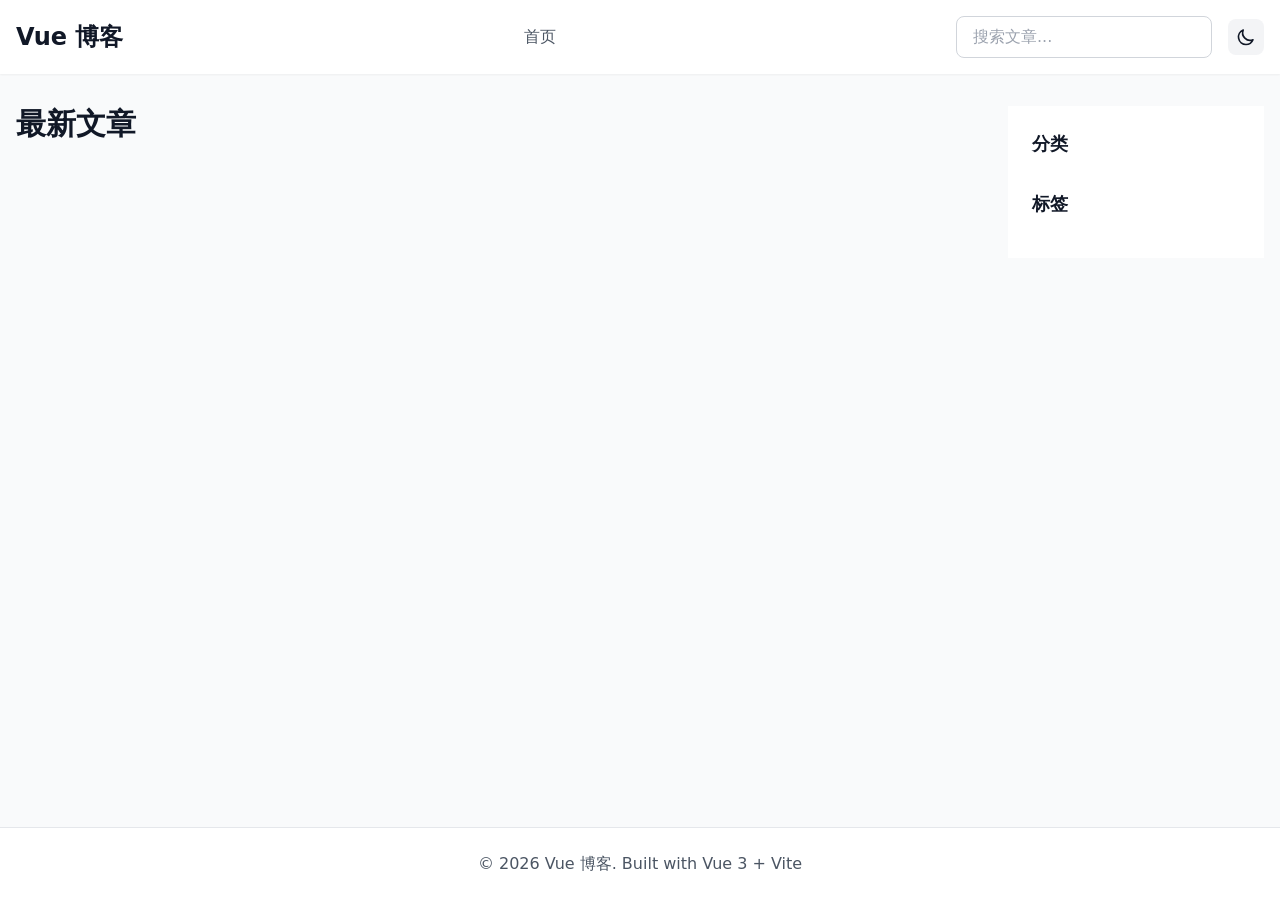
==== index.html @ bd2f24ae "deploy: 685836266f9816e12d21ef446f8554bc4391cb1f" ====
<!DOCTYPE html>
<html lang="zh-CN">
  <head>
    <meta charset="UTF-8" />
    <link rel="icon" type="image/x-icon" href="/favicon.ico" />
    <meta name="viewport" content="width=device-width, initial-scale=1.0" />
    <title>Vue 博客</title>
    <script type="module" crossorigin src="/assets/index-C7pQDwpH.js"></script>
    <link rel="stylesheet" crossorigin href="/assets/index-CjcYoZM8.css">
  </head>
  <body>
    <div id="app"></div>
  </body>
</html>
---- assets/index-CjcYoZM8.css ----
*,:before,:after{--tw-border-spacing-x: 0;--tw-border-spacing-y: 0;--tw-translate-x: 0;--tw-translate-y: 0;--tw-rotate: 0;--tw-skew-x: 0;--tw-skew-y: 0;--tw-scale-x: 1;--tw-scale-y: 1;--tw-pan-x: ;--tw-pan-y: ;--tw-pinch-zoom: ;--tw-scroll-snap-strictness: proximity;--tw-gradient-from-position: ;--tw-gradient-via-position: ;--tw-gradient-to-position: ;--tw-ordinal: ;--tw-slashed-zero: ;--tw-numeric-figure: ;--tw-numeric-spacing: ;--tw-numeric-fraction: ;--tw-ring-inset: ;--tw-ring-offset-width: 0px;--tw-ring-offset-color: #fff;--tw-ring-color: rgb(59 130 246 / .5);--tw-ring-offset-shadow: 0 0 #0000;--tw-ring-shadow: 0 0 #0000;--tw-shadow: 0 0 #0000;--tw-shadow-colored: 0 0 #0000;--tw-blur: ;--tw-brightness: ;--tw-contrast: ;--tw-grayscale: ;--tw-hue-rotate: ;--tw-invert: ;--tw-saturate: ;--tw-sepia: ;--tw-drop-shadow: ;--tw-backdrop-blur: ;--tw-backdrop-brightness: ;--tw-backdrop-contrast: ;--tw-backdrop-grayscale: ;--tw-backdrop-hue-rotate: ;--tw-backdrop-invert: ;--tw-backdrop-opacity: ;--tw-backdrop-saturate: ;--tw-backdrop-sepia: ;--tw-contain-size: ;--tw-contain-layout: ;--tw-contain-paint: ;--tw-contain-style: }::backdrop{--tw-border-spacing-x: 0;--tw-border-spacing-y: 0;--tw-translate-x: 0;--tw-translate-y: 0;--tw-rotate: 0;--tw-skew-x: 0;--tw-skew-y: 0;--tw-scale-x: 1;--tw-scale-y: 1;--tw-pan-x: ;--tw-pan-y: ;--tw-pinch-zoom: ;--tw-scroll-snap-strictness: proximity;--tw-gradient-from-position: ;--tw-gradient-via-position: ;--tw-gradient-to-position: ;--tw-ordinal: ;--tw-slashed-zero: ;--tw-numeric-figure: ;--tw-numeric-spacing: ;--tw-numeric-fraction: ;--tw-ring-inset: ;--tw-ring-offset-width: 0px;--tw-ring-offset-color: #fff;--tw-ring-color: rgb(59 130 246 / .5);--tw-ring-offset-shadow: 0 0 #0000;--tw-ring-shadow: 0 0 #0000;--tw-shadow: 0 0 #0000;--tw-shadow-colored: 0 0 #0000;--tw-blur: ;--tw-brightness: ;--tw-contrast: ;--tw-grayscale: ;--tw-hue-rotate: ;--tw-invert: ;--tw-saturate: ;--tw-sepia: ;--tw-drop-shadow: ;--tw-backdrop-blur: ;--tw-backdrop-brightness: ;--tw-backdrop-contrast: ;--tw-backdrop-grayscale: ;--tw-backdrop-hue-rotate: ;--tw-backdrop-invert: ;--tw-backdrop-opacity: ;--tw-backdrop-saturate: ;--tw-backdrop-sepia: ;--tw-contain-size: ;--tw-contain-layout: ;--tw-contain-paint: ;--tw-contain-style: }*,:before,:after{box-sizing:border-box;border-width:0;border-style:solid;border-color:#e5e7eb}:before,:after{--tw-content: ""}html,:host{line-height:1.5;-webkit-text-size-adjust:100%;-moz-tab-size:4;-o-tab-size:4;tab-size:4;font-family:ui-sans-serif,system-ui,sans-serif,"Apple Color Emoji","Segoe UI Emoji",Segoe UI Symbol,"Noto Color Emoji";font-feature-settings:normal;font-variation-settings:normal;-webkit-tap-highlight-color:transparent}body{margin:0;line-height:inherit}hr{height:0;color:inherit;border-top-width:1px}abbr:where([title]){-webkit-text-decoration:underline dotted;text-decoration:underline dotted}h1,h2,h3,h4,h5,h6{font-size:inherit;font-weight:inherit}a{color:inherit;text-decoration:inherit}b,strong{font-weight:bolder}code,kbd,samp,pre{font-family:ui-monospace,SFMono-Regular,Menlo,Monaco,Consolas,Liberation Mono,Courier New,monospace;font-feature-settings:normal;font-variation-settings:normal;font-size:1em}small{font-size:80%}sub,sup{font-size:75%;line-height:0;position:relative;vertical-align:baseline}sub{bottom:-.25em}sup{top:-.5em}table{text-indent:0;border-color:inherit;border-collapse:collapse}button,input,optgroup,select,textarea{font-family:inherit;font-feature-settings:inherit;font-variation-settings:inherit;font-size:100%;font-weight:inherit;line-height:inherit;letter-spacing:inherit;color:inherit;margin:0;padding:0}button,select{text-transform:none}button,input:where([type=button]),input:where([type=reset]),input:where([type=submit]){-webkit-appearance:button;background-color:transparent;background-image:none}:-moz-focusring{outline:auto}:-moz-ui-invalid{box-shadow:none}progress{vertical-align:baseline}::-webkit-inner-spin-button,::-webkit-outer-spin-button{height:auto}[type=search]{-webkit-appearance:textfield;outline-offset:-2px}::-webkit-search-decoration{-webkit-appearance:none}::-webkit-file-upload-button{-webkit-appearance:button;font:inherit}summary{display:list-item}blockquote,dl,dd,h1,h2,h3,h4,h5,h6,hr,figure,p,pre{margin:0}fieldset{margin:0;padding:0}legend{padding:0}ol,ul,menu{list-style:none;margin:0;padding:0}dialog{padding:0}textarea{resize:vertical}input::-moz-placeholder,textarea::-moz-placeholder{opacity:1;color:#9ca3af}input::placeholder,textarea::placeholder{opacity:1;color:#9ca3af}button,[role=button]{cursor:pointer}:disabled{cursor:default}img,svg,video,canvas,audio,iframe,embed,object{display:block;vertical-align:middle}img,video{max-width:100%;height:auto}[hidden]:where(:not([hidden=until-found])){display:none}html{scroll-behavior:smooth}.container{width:100%}@media (min-width: 640px){.container{max-width:640px}}@media (min-width: 768px){.container{max-width:768px}}@media (min-width: 1024px){.container{max-width:1024px}}@media (min-width: 1280px){.container{max-width:1280px}}@media (min-width: 1536px){.container{max-width:1536px}}.absolute{position:absolute}.relative{position:relative}.top-full{top:100%}.mx-auto{margin-left:auto;margin-right:auto}.mb-2{margin-bottom:.5rem}.mb-4{margin-bottom:1rem}.mb-8{margin-bottom:2rem}.mt-12{margin-top:3rem}.mt-2{margin-top:.5rem}.mt-4{margin-top:1rem}.mt-8{margin-top:2rem}.mt-auto{margin-top:auto}.line-clamp-2{overflow:hidden;display:-webkit-box;-webkit-box-orient:vertical;-webkit-line-clamp:2}.block{display:block}.flex{display:flex}.grid{display:grid}.hidden{display:none}.h-4{height:1rem}.h-48{height:12rem}.h-5{height:1.25rem}.min-h-screen{min-height:100vh}.w-1\/2{width:50%}.w-3\/4{width:75%}.w-5{width:1.25rem}.w-64{width:16rem}.w-full{width:100%}.max-w-4xl{max-width:56rem}.max-w-none{max-width:none}.flex-1{flex:1 1 0%}@keyframes pulse{50%{opacity:.5}}.animate-pulse{animation:pulse 2s cubic-bezier(.4,0,.6,1) infinite}.flex-col{flex-direction:column}.flex-wrap{flex-wrap:wrap}.items-center{align-items:center}.justify-center{justify-content:center}.justify-between{justify-content:space-between}.gap-2{gap:.5rem}.gap-4{gap:1rem}.gap-6{gap:1.5rem}.gap-8{gap:2rem}.space-x-2>:not([hidden])~:not([hidden]){--tw-space-x-reverse: 0;margin-right:calc(.5rem * var(--tw-space-x-reverse));margin-left:calc(.5rem * calc(1 - var(--tw-space-x-reverse)))}.space-x-4>:not([hidden])~:not([hidden]){--tw-space-x-reverse: 0;margin-right:calc(1rem * var(--tw-space-x-reverse));margin-left:calc(1rem * calc(1 - var(--tw-space-x-reverse)))}.space-x-8>:not([hidden])~:not([hidden]){--tw-space-x-reverse: 0;margin-right:calc(2rem * var(--tw-space-x-reverse));margin-left:calc(2rem * calc(1 - var(--tw-space-x-reverse)))}.space-y-2>:not([hidden])~:not([hidden]){--tw-space-y-reverse: 0;margin-top:calc(.5rem * calc(1 - var(--tw-space-y-reverse)));margin-bottom:calc(.5rem * var(--tw-space-y-reverse))}.overflow-hidden{overflow:hidden}.rounded{border-radius:.25rem}.rounded-full{border-radius:9999px}.rounded-lg{border-radius:.5rem}.border{border-width:1px}.border-t{border-top-width:1px}.border-gray-300{--tw-border-opacity: 1;border-color:rgb(209 213 219 / var(--tw-border-opacity, 1))}.bg-blue-100{--tw-bg-opacity: 1;background-color:rgb(219 234 254 / var(--tw-bg-opacity, 1))}.bg-blue-600{--tw-bg-opacity: 1;background-color:rgb(37 99 235 / var(--tw-bg-opacity, 1))}.bg-gray-100{--tw-bg-opacity: 1;background-color:rgb(243 244 246 / var(--tw-bg-opacity, 1))}.bg-gray-200{--tw-bg-opacity: 1;background-color:rgb(229 231 235 / var(--tw-bg-opacity, 1))}.bg-gray-50{--tw-bg-opacity: 1;background-color:rgb(249 250 251 / var(--tw-bg-opacity, 1))}.bg-white{--tw-bg-opacity: 1;background-color:rgb(255 255 255 / var(--tw-bg-opacity, 1))}.p-2{padding:.5rem}.p-4{padding:1rem}.p-6{padding:1.5rem}.px-2{padding-left:.5rem;padding-right:.5rem}.px-3{padding-left:.75rem;padding-right:.75rem}.px-4{padding-left:1rem;padding-right:1rem}.px-6{padding-left:1.5rem;padding-right:1.5rem}.py-1{padding-top:.25rem;padding-bottom:.25rem}.py-2{padding-top:.5rem;padding-bottom:.5rem}.py-3{padding-top:.75rem;padding-bottom:.75rem}.py-4{padding-top:1rem;padding-bottom:1rem}.py-6{padding-top:1.5rem;padding-bottom:1.5rem}.py-8{padding-top:2rem;padding-bottom:2rem}.text-center{text-align:center}.text-2xl{font-size:1.5rem;line-height:2rem}.text-3xl{font-size:1.875rem;line-height:2.25rem}.text-4xl{font-size:2.25rem;line-height:2.5rem}.text-6xl{font-size:3.75rem;line-height:1}.text-lg{font-size:1.125rem;line-height:1.75rem}.text-sm{font-size:.875rem;line-height:1.25rem}.text-xl{font-size:1.25rem;line-height:1.75rem}.text-xs{font-size:.75rem;line-height:1rem}.font-bold{font-weight:700}.font-semibold{font-weight:600}.text-blue-800{--tw-text-opacity: 1;color:rgb(30 64 175 / var(--tw-text-opacity, 1))}.text-gray-500{--tw-text-opacity: 1;color:rgb(107 114 128 / var(--tw-text-opacity, 1))}.text-gray-600{--tw-text-opacity: 1;color:rgb(75 85 99 / var(--tw-text-opacity, 1))}.text-gray-700{--tw-text-opacity: 1;color:rgb(55 65 81 / var(--tw-text-opacity, 1))}.text-gray-900{--tw-text-opacity: 1;color:rgb(17 24 39 / var(--tw-text-opacity, 1))}.text-white{--tw-text-opacity: 1;color:rgb(255 255 255 / var(--tw-text-opacity, 1))}.shadow-lg{--tw-shadow: 0 10px 15px -3px rgb(0 0 0 / .1), 0 4px 6px -4px rgb(0 0 0 / .1);--tw-shadow-colored: 0 10px 15px -3px var(--tw-shadow-color), 0 4px 6px -4px var(--tw-shadow-color);box-shadow:var(--tw-ring-offset-shadow, 0 0 #0000),var(--tw-ring-shadow, 0 0 #0000),var(--tw-shadow)}.shadow-md{--tw-shadow: 0 4px 6px -1px rgb(0 0 0 / .1), 0 2px 4px -2px rgb(0 0 0 / .1);--tw-shadow-colored: 0 4px 6px -1px var(--tw-shadow-color), 0 2px 4px -2px var(--tw-shadow-color);box-shadow:var(--tw-ring-offset-shadow, 0 0 #0000),var(--tw-ring-shadow, 0 0 #0000),var(--tw-shadow)}.shadow-sm{--tw-shadow: 0 1px 2px 0 rgb(0 0 0 / .05);--tw-shadow-colored: 0 1px 2px 0 var(--tw-shadow-color);box-shadow:var(--tw-ring-offset-shadow, 0 0 #0000),var(--tw-ring-shadow, 0 0 #0000),var(--tw-shadow)}.filter{filter:var(--tw-blur) var(--tw-brightness) var(--tw-contrast) var(--tw-grayscale) var(--tw-hue-rotate) var(--tw-invert) var(--tw-saturate) var(--tw-sepia) var(--tw-drop-shadow)}.transition-shadow{transition-property:box-shadow;transition-timing-function:cubic-bezier(.4,0,.2,1);transition-duration:.15s}.hover\:bg-blue-100:hover{--tw-bg-opacity: 1;background-color:rgb(219 234 254 / var(--tw-bg-opacity, 1))}.hover\:bg-blue-700:hover{--tw-bg-opacity: 1;background-color:rgb(29 78 216 / var(--tw-bg-opacity, 1))}.hover\:bg-gray-100:hover{--tw-bg-opacity: 1;background-color:rgb(243 244 246 / var(--tw-bg-opacity, 1))}.hover\:text-blue-600:hover{--tw-text-opacity: 1;color:rgb(37 99 235 / var(--tw-text-opacity, 1))}.hover\:shadow-lg:hover{--tw-shadow: 0 10px 15px -3px rgb(0 0 0 / .1), 0 4px 6px -4px rgb(0 0 0 / .1);--tw-shadow-colored: 0 10px 15px -3px var(--tw-shadow-color), 0 4px 6px -4px var(--tw-shadow-color);box-shadow:var(--tw-ring-offset-shadow, 0 0 #0000),var(--tw-ring-shadow, 0 0 #0000),var(--tw-shadow)}.focus\:outline-none:focus{outline:2px solid transparent;outline-offset:2px}.focus\:ring-2:focus{--tw-ring-offset-shadow: var(--tw-ring-inset) 0 0 0 var(--tw-ring-offset-width) var(--tw-ring-offset-color);--tw-ring-shadow: var(--tw-ring-inset) 0 0 0 calc(2px + var(--tw-ring-offset-width)) var(--tw-ring-color);box-shadow:var(--tw-ring-offset-shadow),var(--tw-ring-shadow),var(--tw-shadow, 0 0 #0000)}.focus\:ring-blue-500:focus{--tw-ring-opacity: 1;--tw-ring-color: rgb(59 130 246 / var(--tw-ring-opacity, 1))}.disabled\:opacity-50:disabled{opacity:.5}.dark\:border-gray-600:is(.dark *){--tw-border-opacity: 1;border-color:rgb(75 85 99 / var(--tw-border-opacity, 1))}.dark\:bg-blue-900:is(.dark *){--tw-bg-opacity: 1;background-color:rgb(30 58 138 / var(--tw-bg-opacity, 1))}.dark\:bg-gray-700:is(.dark *){--tw-bg-opacity: 1;background-color:rgb(55 65 81 / var(--tw-bg-opacity, 1))}.dark\:bg-gray-800:is(.dark *){--tw-bg-opacity: 1;background-color:rgb(31 41 55 / var(--tw-bg-opacity, 1))}.dark\:bg-gray-900:is(.dark *){--tw-bg-opacity: 1;background-color:rgb(17 24 39 / var(--tw-bg-opacity, 1))}.dark\:text-blue-200:is(.dark *){--tw-text-opacity: 1;color:rgb(191 219 254 / var(--tw-text-opacity, 1))}.dark\:text-gray-300:is(.dark *){--tw-text-opacity: 1;color:rgb(209 213 219 / var(--tw-text-opacity, 1))}.dark\:text-gray-400:is(.dark *){--tw-text-opacity: 1;color:rgb(156 163 175 / var(--tw-text-opacity, 1))}.dark\:text-white:is(.dark *){--tw-text-opacity: 1;color:rgb(255 255 255 / var(--tw-text-opacity, 1))}.dark\:hover\:bg-blue-900:hover:is(.dark *){--tw-bg-opacity: 1;background-color:rgb(30 58 138 / var(--tw-bg-opacity, 1))}.dark\:hover\:bg-gray-700:hover:is(.dark *){--tw-bg-opacity: 1;background-color:rgb(55 65 81 / var(--tw-bg-opacity, 1))}@media (min-width: 768px){.md\:flex{display:flex}.md\:grid-cols-2{grid-template-columns:repeat(2,minmax(0,1fr))}}@media (min-width: 1024px){.lg\:block{display:block}}
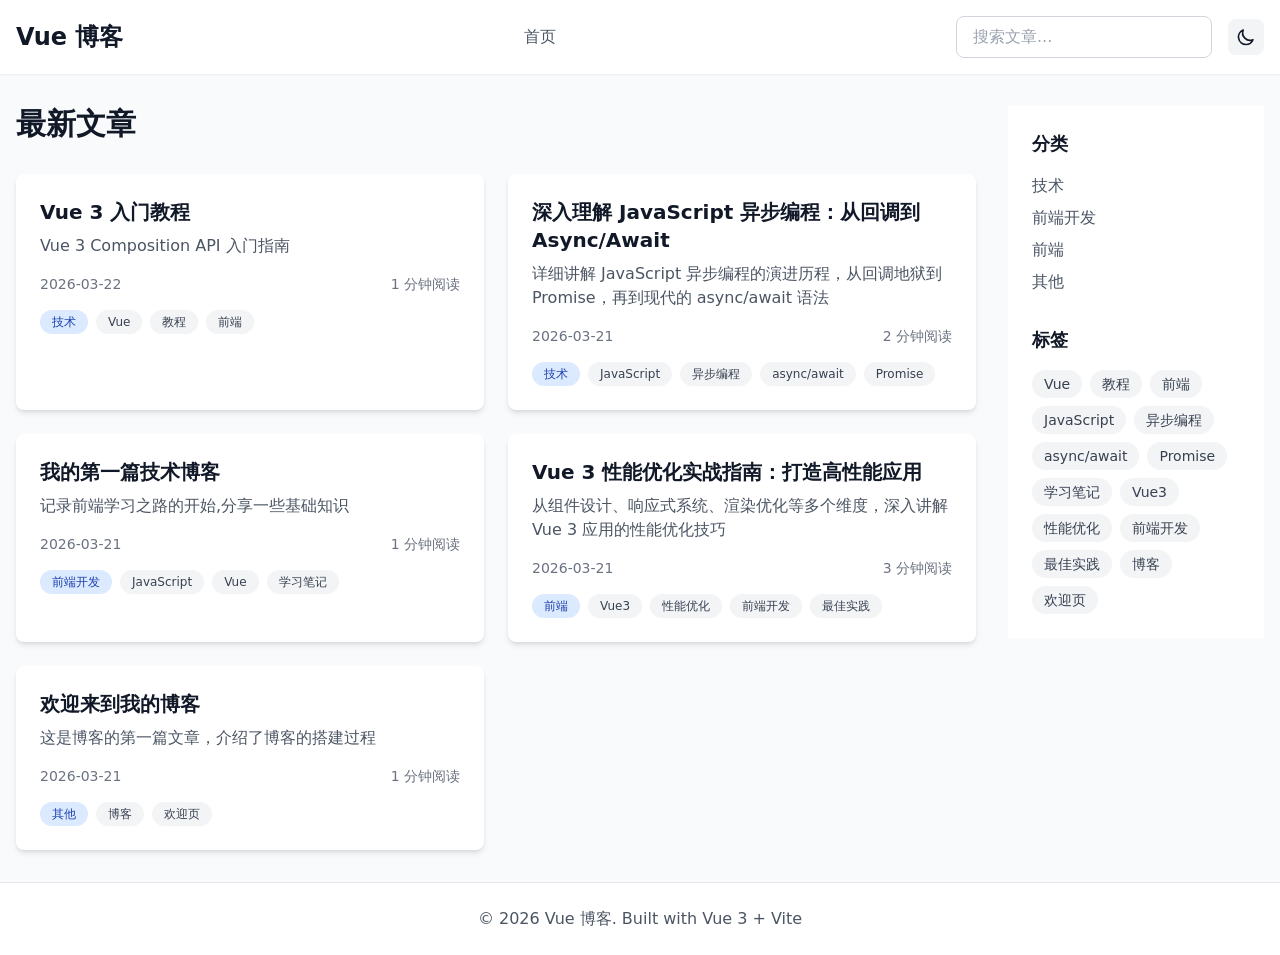
==== commit 561e4653: "deploy: dcd6167d99e71fb442c960cf4e9563b919accbfc" ====
--- a/index.html
+++ b/index.html
@@ -5,7 +5,7 @@
     <link rel="icon" type="image/x-icon" href="/favicon.ico" />
     <meta name="viewport" content="width=device-width, initial-scale=1.0" />
     <title>Vue 博客</title>
-    <script type="module" crossorigin src="/assets/index-C7pQDwpH.js"></script>
+    <script type="module" crossorigin src="/assets/index-BnocByTx.js"></script>
     <link rel="stylesheet" crossorigin href="/assets/index-CjcYoZM8.css">
   </head>
   <body>
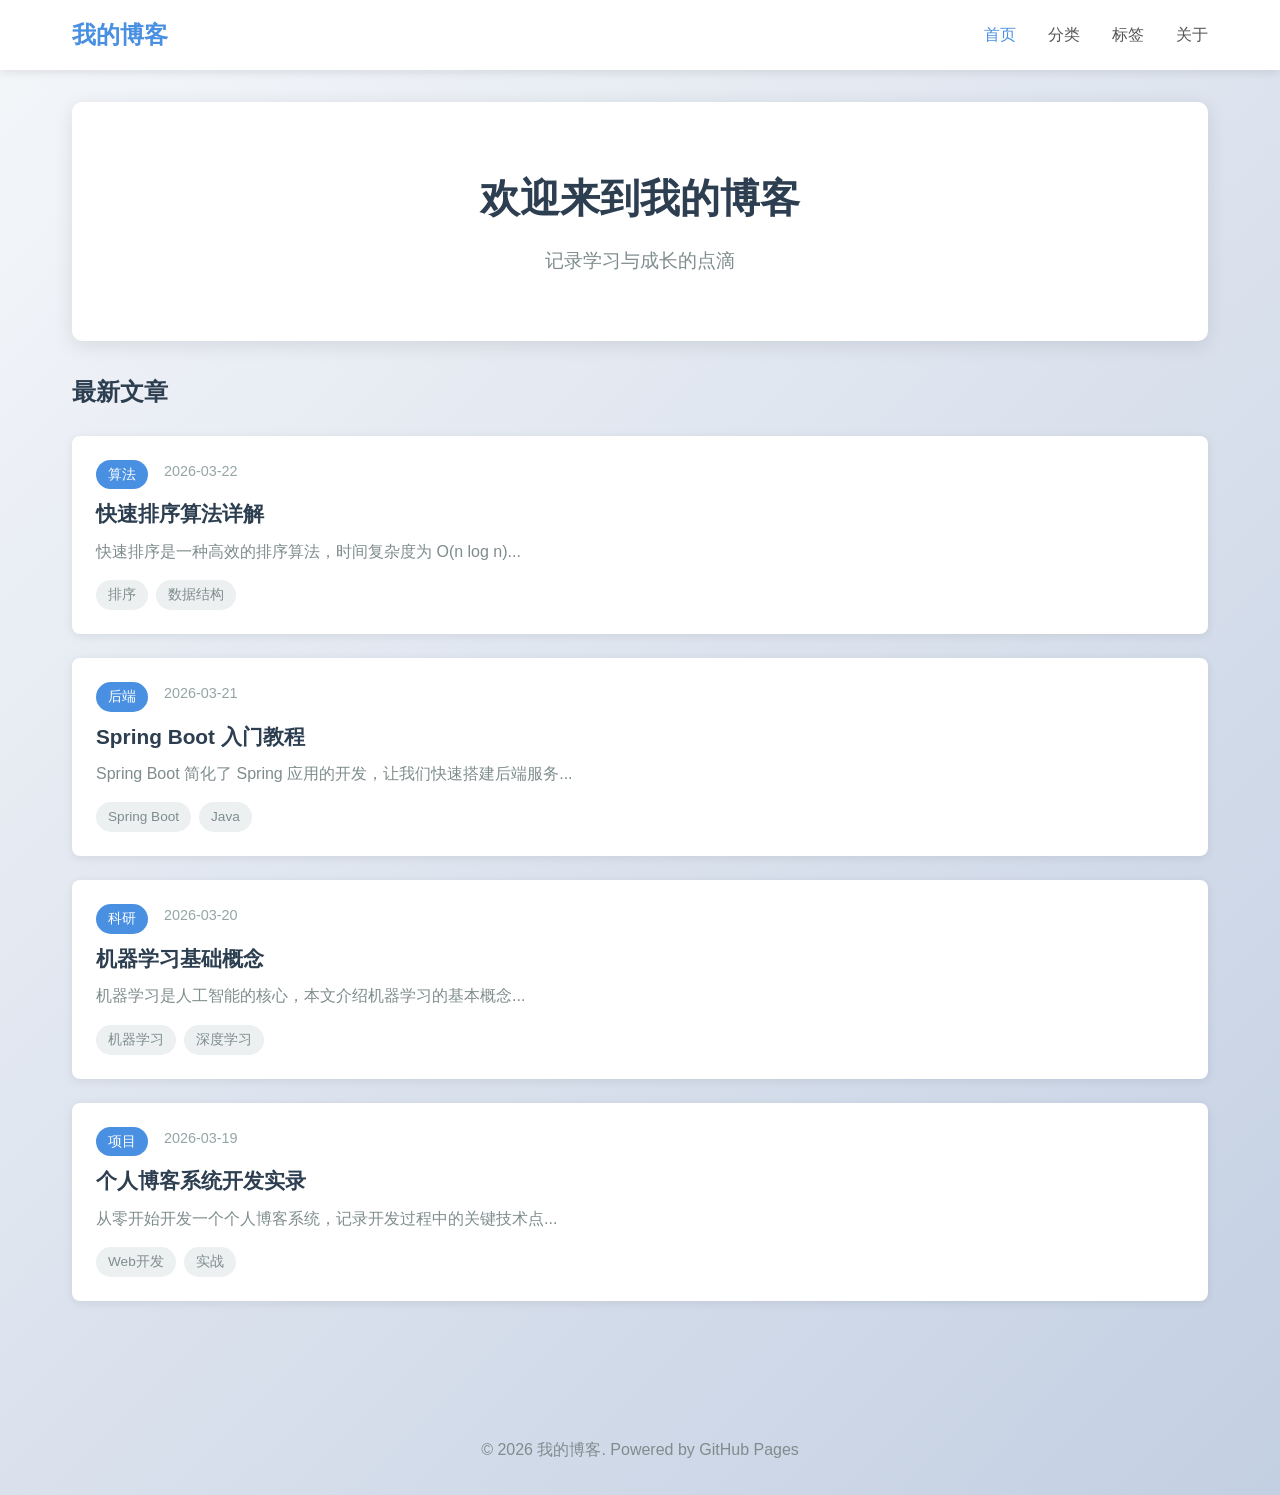
==== commit 99d16c39: "feat: 创建简单的纯静态博客 - 包含首页、分类、标签、关于页面 - 4篇示例文章（算法、后端、科研、项目） - 响应式设计，美观大方 - 无需构建，直接部署到 GitHub Pages  Co-" ====
--- a/index.html
+++ b/index.html
@@ -1,14 +1,89 @@
 <!DOCTYPE html>
 <html lang="zh-CN">
-  <head>
-    <meta charset="UTF-8" />
-    <link rel="icon" type="image/x-icon" href="/favicon.ico" />
-    <meta name="viewport" content="width=device-width, initial-scale=1.0" />
-    <title>Vue 博客</title>
-    <script type="module" crossorigin src="/assets/index-BnocByTx.js"></script>
-    <link rel="stylesheet" crossorigin href="/assets/index-CjcYoZM8.css">
-  </head>
-  <body>
-    <div id="app"></div>
-  </body>
+<head>
+    <meta charset="UTF-8">
+    <meta name="viewport" content="width=device-width, initial-scale=1.0">
+    <title>我的博客</title>
+    <link rel="stylesheet" href="style.css">
+</head>
+<body>
+    <header>
+        <nav>
+            <div class="logo">我的博客</div>
+            <ul>
+                <li><a href="index.html" class="active">首页</a></li>
+                <li><a href="categories.html">分类</a></li>
+                <li><a href="tags.html">标签</a></li>
+                <li><a href="about.html">关于</a></li>
+            </ul>
+        </nav>
+    </header>
+
+    <main>
+        <section class="hero">
+            <h1>欢迎来到我的博客</h1>
+            <p>记录学习与成长的点滴</p>
+        </section>
+
+        <section class="articles">
+            <h2>最新文章</h2>
+
+            <article class="post-card" data-category="算法" data-tags="排序,数据结构">
+                <div class="post-meta">
+                    <span class="category">算法</span>
+                    <span class="date">2026-03-22</span>
+                </div>
+                <h3><a href="posts/algorithm-01.html">快速排序算法详解</a></h3>
+                <p>快速排序是一种高效的排序算法，时间复杂度为 O(n log n)...</p>
+                <div class="tags">
+                    <a href="tags.html#排序">排序</a>
+                    <a href="tags.html#数据结构">数据结构</a>
+                </div>
+            </article>
+
+            <article class="post-card" data-category="后端" data-tags="Spring Boot,Java">
+                <div class="post-meta">
+                    <span class="category">后端</span>
+                    <span class="date">2026-03-21</span>
+                </div>
+                <h3><a href="posts/backend-01.html">Spring Boot 入门教程</a></h3>
+                <p>Spring Boot 简化了 Spring 应用的开发，让我们快速搭建后端服务...</p>
+                <div class="tags">
+                    <a href="tags.html#Spring Boot">Spring Boot</a>
+                    <a href="tags.html#Java">Java</a>
+                </div>
+            </article>
+
+            <article class="post-card" data-category="科研" data-tags="机器学习,深度学习">
+                <div class="post-meta">
+                    <span class="category">科研</span>
+                    <span class="date">2026-03-20</span>
+                </div>
+                <h3><a href="posts/research-01.html">机器学习基础概念</a></h3>
+                <p>机器学习是人工智能的核心，本文介绍机器学习的基本概念...</p>
+                <div class="tags">
+                    <a href="tags.html#机器学习">机器学习</a>
+                    <a href="tags.html#深度学习">深度学习</a>
+                </div>
+            </article>
+
+            <article class="post-card" data-category="项目" data-tags="Web开发,实战">
+                <div class="post-meta">
+                    <span class="category">项目</span>
+                    <span class="date">2026-03-19</span>
+                </div>
+                <h3><a href="posts/project-01.html">个人博客系统开发实录</a></h3>
+                <p>从零开始开发一个个人博客系统，记录开发过程中的关键技术点...</p>
+                <div class="tags">
+                    <a href="tags.html#Web开发">Web开发</a>
+                    <a href="tags.html#实战">实战</a>
+                </div>
+            </article>
+        </section>
+    </main>
+
+    <footer>
+        <p>&copy; 2026 我的博客. Powered by GitHub Pages</p>
+    </footer>
+</body>
 </html>
--- a/style.css
+++ b/style.css
@@ -0,0 +1,310 @@
+/* 全局样式 */
+* {
+    margin: 0;
+    padding: 0;
+    box-sizing: border-box;
+}
+
+body {
+    font-family: -apple-system, BlinkMacSystemFont, "Segoe UI", Roboto, "Helvetica Neue", Arial, sans-serif;
+    line-height: 1.6;
+    color: #333;
+    background: linear-gradient(135deg, #f5f7fa 0%, #c3cfe2 100%);
+    min-height: 100vh;
+}
+
+/* 导航栏 */
+header {
+    background: white;
+    box-shadow: 0 2px 10px rgba(0,0,0,0.1);
+    position: sticky;
+    top: 0;
+    z-index: 100;
+}
+
+nav {
+    max-width: 1200px;
+    margin: 0 auto;
+    padding: 1rem 2rem;
+    display: flex;
+    justify-content: space-between;
+    align-items: center;
+}
+
+.logo {
+    font-size: 1.5rem;
+    font-weight: bold;
+    color: #4a90e2;
+}
+
+nav ul {
+    display: flex;
+    list-style: none;
+    gap: 2rem;
+}
+
+nav a {
+    text-decoration: none;
+    color: #555;
+    font-weight: 500;
+    transition: color 0.3s;
+}
+
+nav a:hover, nav a.active {
+    color: #4a90e2;
+}
+
+/* 主要内容 */
+main {
+    max-width: 1200px;
+    margin: 0 auto;
+    padding: 2rem;
+}
+
+/* Hero 区域 */
+.hero {
+    background: white;
+    padding: 4rem 2rem;
+    text-align: center;
+    border-radius: 10px;
+    margin-bottom: 2rem;
+    box-shadow: 0 4px 20px rgba(0,0,0,0.1);
+}
+
+.hero h1 {
+    font-size: 2.5rem;
+    color: #2c3e50;
+    margin-bottom: 1rem;
+}
+
+.hero p {
+    font-size: 1.2rem;
+    color: #7f8c8d;
+}
+
+/* 文章卡片 */
+.articles h2 {
+    margin-bottom: 1.5rem;
+    color: #2c3e50;
+}
+
+.post-card {
+    background: white;
+    padding: 1.5rem;
+    margin-bottom: 1.5rem;
+    border-radius: 8px;
+    box-shadow: 0 2px 10px rgba(0,0,0,0.08);
+    transition: transform 0.3s, box-shadow 0.3s;
+}
+
+.post-card:hover {
+    transform: translateY(-5px);
+    box-shadow: 0 4px 20px rgba(0,0,0,0.15);
+}
+
+.post-meta {
+    display: flex;
+    gap: 1rem;
+    margin-bottom: 0.5rem;
+    font-size: 0.9rem;
+}
+
+.category {
+    background: #4a90e2;
+    color: white;
+    padding: 0.25rem 0.75rem;
+    border-radius: 15px;
+    font-size: 0.85rem;
+}
+
+.date {
+    color: #95a5a6;
+}
+
+.post-card h3 {
+    margin-bottom: 0.5rem;
+}
+
+.post-card h3 a {
+    color: #2c3e50;
+    text-decoration: none;
+    font-size: 1.3rem;
+    transition: color 0.3s;
+}
+
+.post-card h3 a:hover {
+    color: #4a90e2;
+}
+
+.post-card p {
+    color: #7f8c8d;
+    margin-bottom: 1rem;
+}
+
+.tags {
+    display: flex;
+    gap: 0.5rem;
+    flex-wrap: wrap;
+}
+
+.tags a {
+    background: #ecf0f1;
+    color: #7f8c8d;
+    padding: 0.25rem 0.75rem;
+    border-radius: 15px;
+    font-size: 0.85rem;
+    text-decoration: none;
+    transition: all 0.3s;
+}
+
+.tags a:hover {
+    background: #4a90e2;
+    color: white;
+}
+
+/* 分类页面 */
+.category-section {
+    background: white;
+    padding: 2rem;
+    margin-bottom: 2rem;
+    border-radius: 8px;
+    box-shadow: 0 2px 10px rgba(0,0,0,0.08);
+}
+
+.category-section h2 {
+    color: #2c3e50;
+    margin-bottom: 1rem;
+    padding-bottom: 0.5rem;
+    border-bottom: 3px solid #4a90e2;
+}
+
+.category-grid {
+    display: grid;
+    grid-template-columns: repeat(auto-fill, minmax(250px, 1fr));
+    gap: 1.5rem;
+    margin-top: 1.5rem;
+}
+
+.category-card {
+    background: linear-gradient(135deg, #667eea 0%, #764ba2 100%);
+    padding: 2rem;
+    border-radius: 8px;
+    text-align: center;
+    color: white;
+    text-decoration: none;
+    transition: transform 0.3s;
+}
+
+.category-card:hover {
+    transform: scale(1.05);
+}
+
+.category-card h3 {
+    font-size: 1.5rem;
+    margin-bottom: 0.5rem;
+}
+
+.category-card p {
+    opacity: 0.9;
+}
+
+/* 标签页面 */
+.tag-cloud {
+    background: white;
+    padding: 2rem;
+    border-radius: 8px;
+    box-shadow: 0 2px 10px rgba(0,0,0,0.08);
+    margin-bottom: 2rem;
+}
+
+.tag-cloud h2 {
+    color: #2c3e50;
+    margin-bottom: 1.5rem;
+}
+
+.tag-item {
+    display: inline-block;
+    background: #e8f4f8;
+    color: #4a90e2;
+    padding: 0.5rem 1rem;
+    margin: 0.5rem;
+    border-radius: 20px;
+    text-decoration: none;
+    transition: all 0.3s;
+}
+
+.tag-item:hover {
+    background: #4a90e2;
+    color: white;
+    transform: scale(1.1);
+}
+
+/* 文章详情页 */
+.post-content {
+    background: white;
+    padding: 3rem;
+    border-radius: 8px;
+    box-shadow: 0 2px 10px rgba(0,0,0,0.08);
+}
+
+.post-content h1 {
+    color: #2c3e50;
+    margin-bottom: 1rem;
+    font-size: 2rem;
+}
+
+.post-content h2 {
+    color: #34495e;
+    margin: 2rem 0 1rem 0;
+    padding-bottom: 0.5rem;
+    border-bottom: 2px solid #ecf0f1;
+}
+
+.post-content p {
+    margin-bottom: 1rem;
+    line-height: 1.8;
+}
+
+.post-content pre {
+    background: #2c3e50;
+    color: #f8f8f2;
+    padding: 1rem;
+    border-radius: 5px;
+    overflow-x: auto;
+    margin: 1rem 0;
+}
+
+.post-content code {
+    background: #f4f4f4;
+    padding: 0.2rem 0.4rem;
+    border-radius: 3px;
+    font-family: 'Courier New', monospace;
+}
+
+.post-content pre code {
+    background: transparent;
+    padding: 0;
+}
+
+/* 页脚 */
+footer {
+    text-align: center;
+    padding: 2rem;
+    color: #7f8c8d;
+    margin-top: 3rem;
+}
+
+/* 响应式设计 */
+@media (max-width: 768px) {
+    nav ul {
+        gap: 1rem;
+    }
+
+    .hero h1 {
+        font-size: 2rem;
+    }
+
+    .post-card {
+        padding: 1rem;
+    }
+}
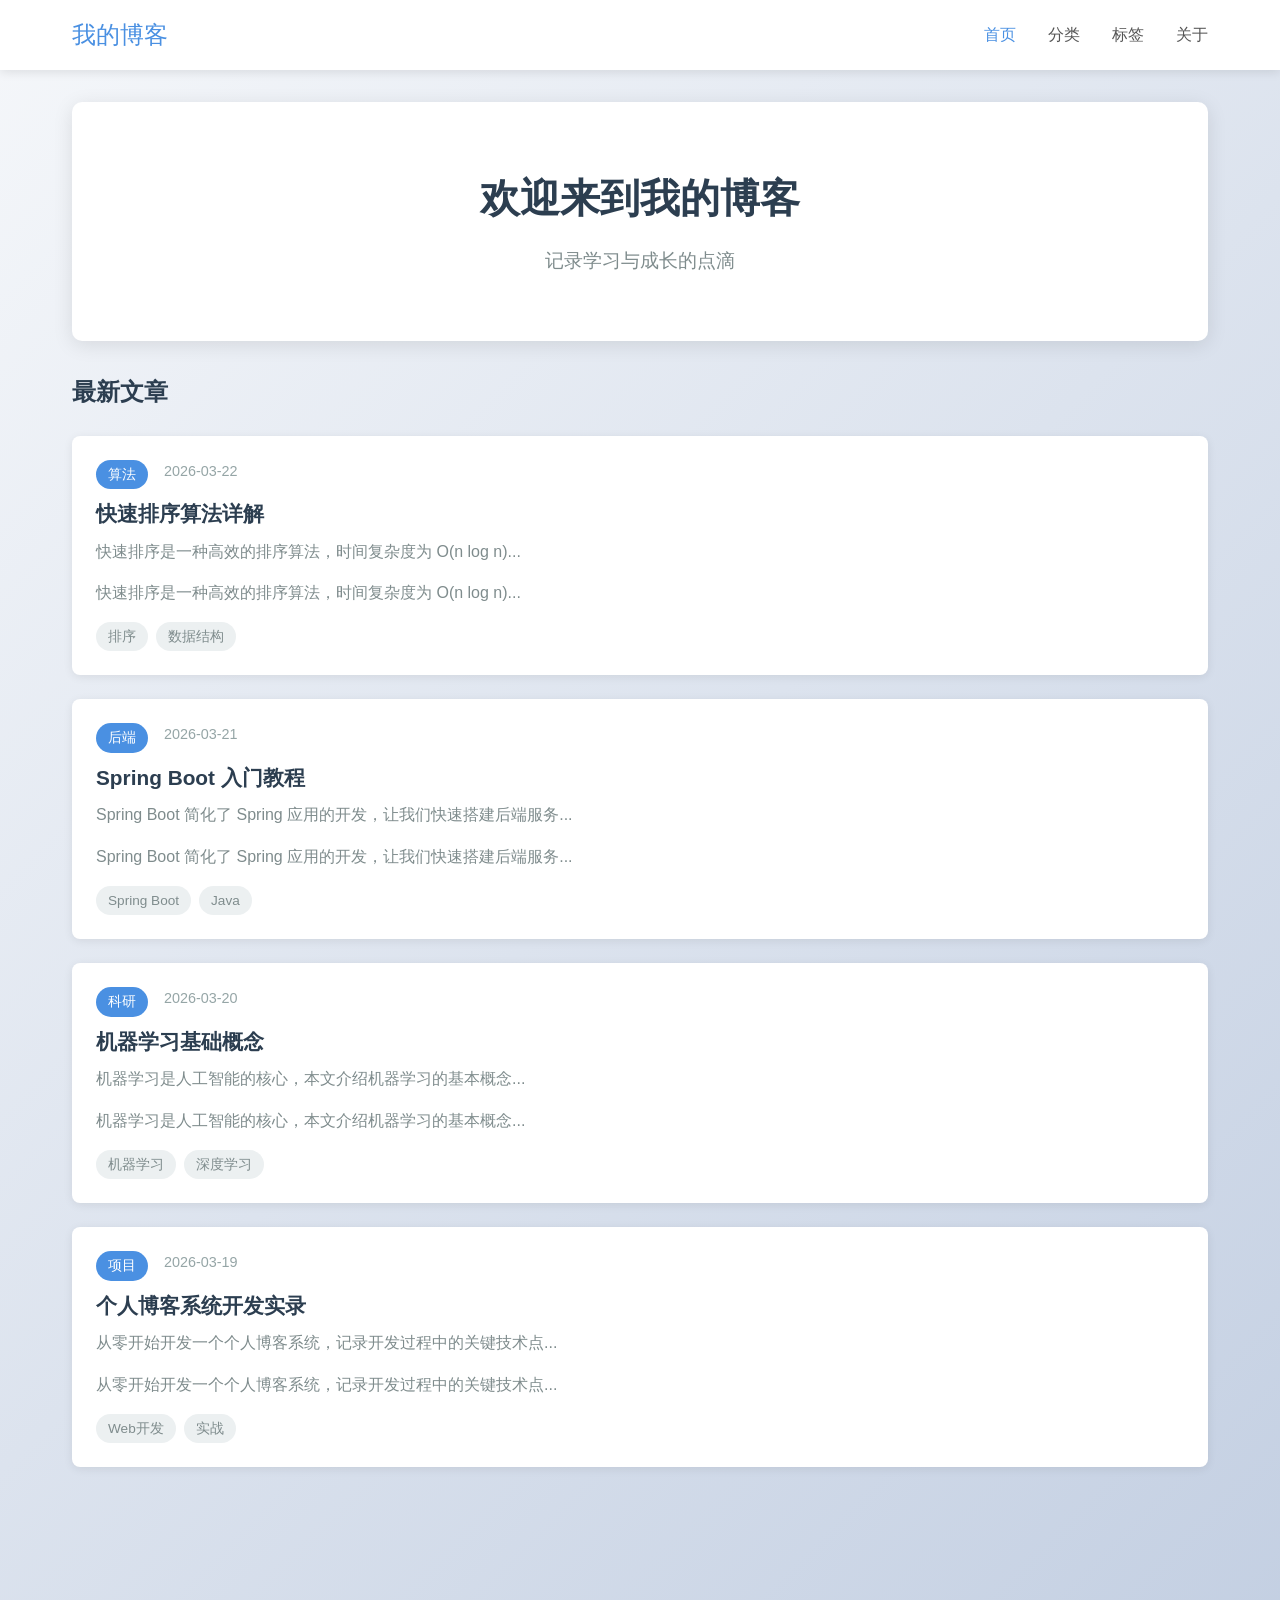
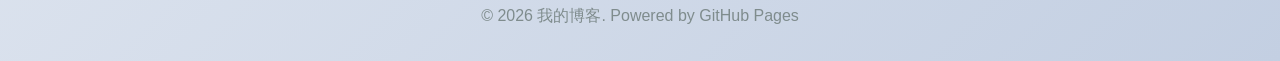
==== commit ad6d5f1e: "feat: 配置自定义域名和修复链接 - 添加 CNAME 文件 - 修复导航栏 logo 链接 - 确保所有链接正常工作  Co-Authored-By: Claude Sonnet 4.6 <no" ====
--- a/index.html
+++ b/index.html
@@ -9,7 +9,7 @@
 <body>
     <header>
         <nav>
-            <div class="logo">我的博客</div>
+            <div class="logo"><a href="index.html" style="text-decoration: none; color: inherit;">我的博客</a></div>
             <ul>
                 <li><a href="index.html" class="active">首页</a></li>
                 <li><a href="categories.html">分类</a></li>
@@ -35,6 +35,7 @@
                 </div>
                 <h3><a href="posts/algorithm-01.html">快速排序算法详解</a></h3>
                 <p>快速排序是一种高效的排序算法，时间复杂度为 O(n log n)...</p>
+                <p>快速排序是一种高效的排序算法，时间复杂度为 O(n log n)...</p>
                 <div class="tags">
                     <a href="tags.html#排序">排序</a>
                     <a href="tags.html#数据结构">数据结构</a>
@@ -47,6 +48,7 @@
                     <span class="date">2026-03-21</span>
                 </div>
                 <h3><a href="posts/backend-01.html">Spring Boot 入门教程</a></h3>
+                <p>Spring Boot 简化了 Spring 应用的开发，让我们快速搭建后端服务...</p>
                 <p>Spring Boot 简化了 Spring 应用的开发，让我们快速搭建后端服务...</p>
                 <div class="tags">
                     <a href="tags.html#Spring Boot">Spring Boot</a>
@@ -61,6 +63,7 @@
                 </div>
                 <h3><a href="posts/research-01.html">机器学习基础概念</a></h3>
                 <p>机器学习是人工智能的核心，本文介绍机器学习的基本概念...</p>
+                <p>机器学习是人工智能的核心，本文介绍机器学习的基本概念...</p>
                 <div class="tags">
                     <a href="tags.html#机器学习">机器学习</a>
                     <a href="tags.html#深度学习">深度学习</a>
@@ -73,6 +76,7 @@
                     <span class="date">2026-03-19</span>
                 </div>
                 <h3><a href="posts/project-01.html">个人博客系统开发实录</a></h3>
+                <p>从零开始开发一个个人博客系统，记录开发过程中的关键技术点...</p>
                 <p>从零开始开发一个个人博客系统，记录开发过程中的关键技术点...</p>
                 <div class="tags">
                     <a href="tags.html#Web开发">Web开发</a>
